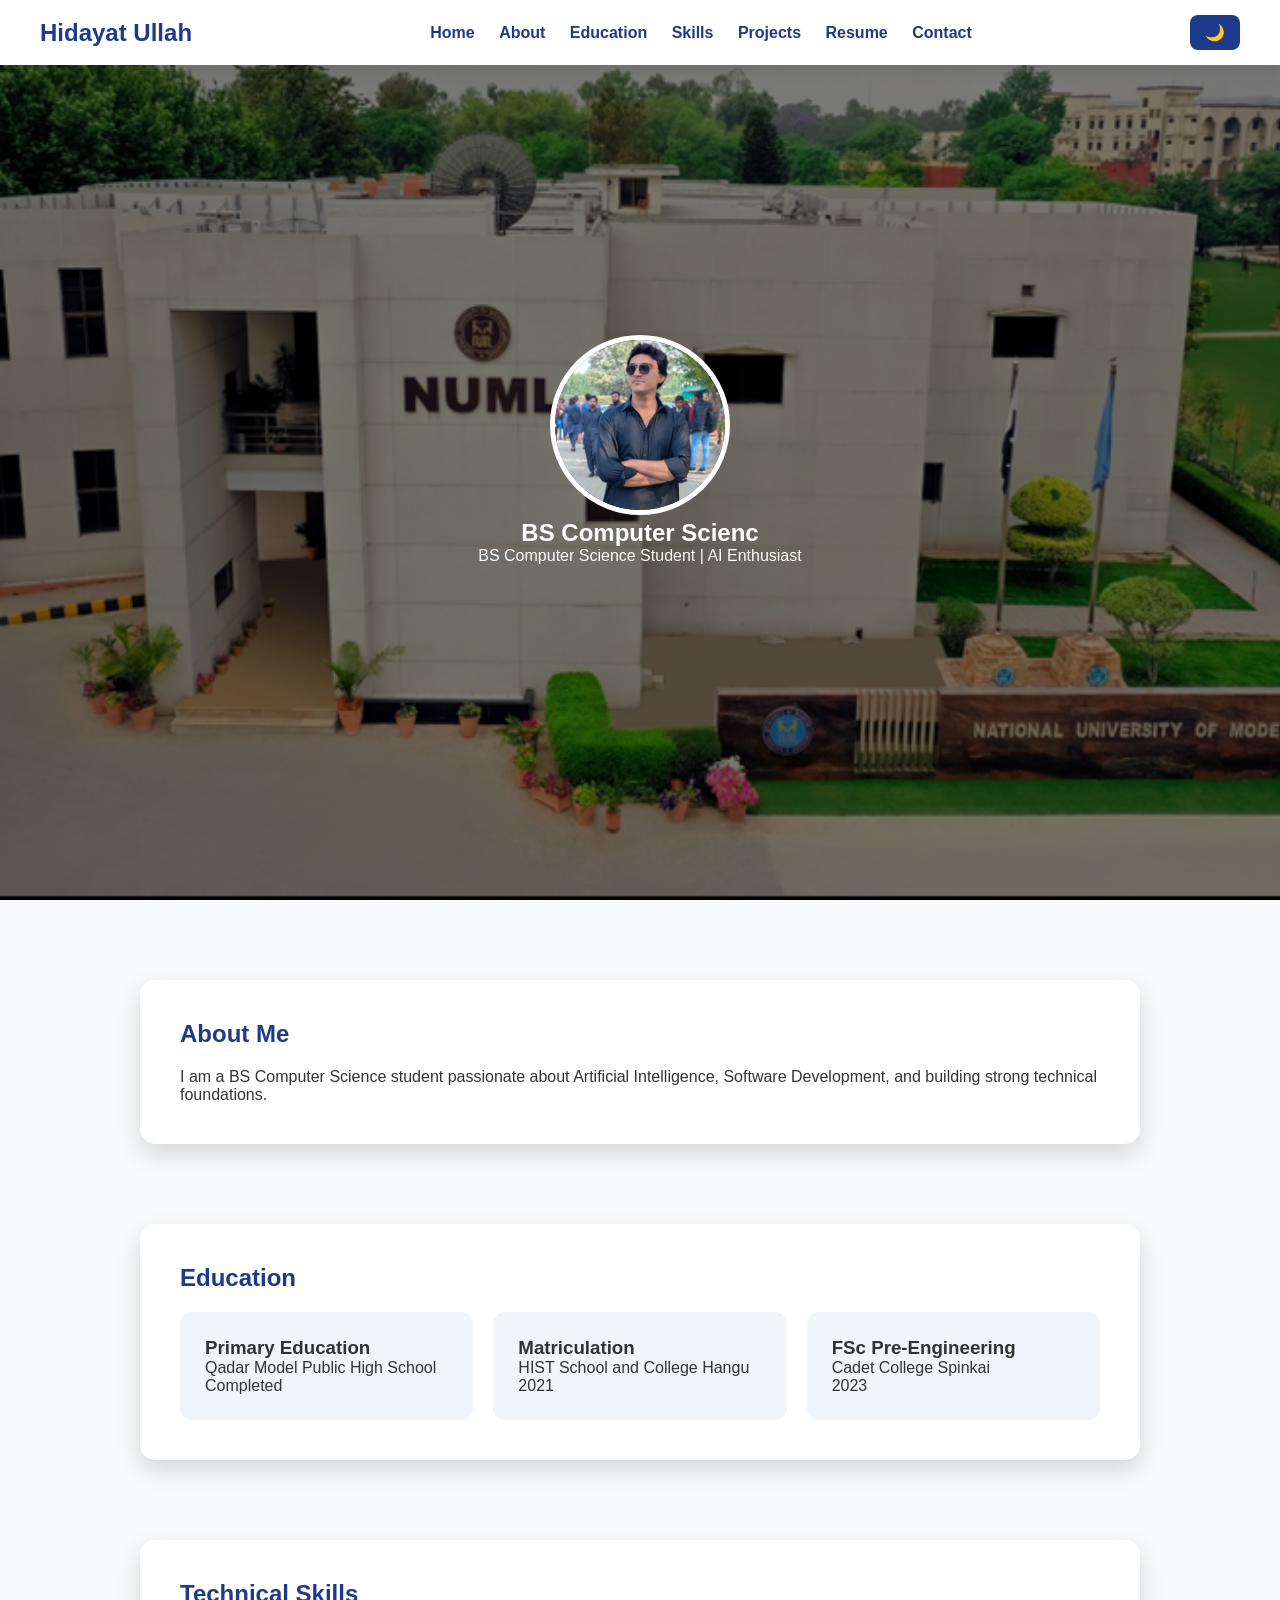
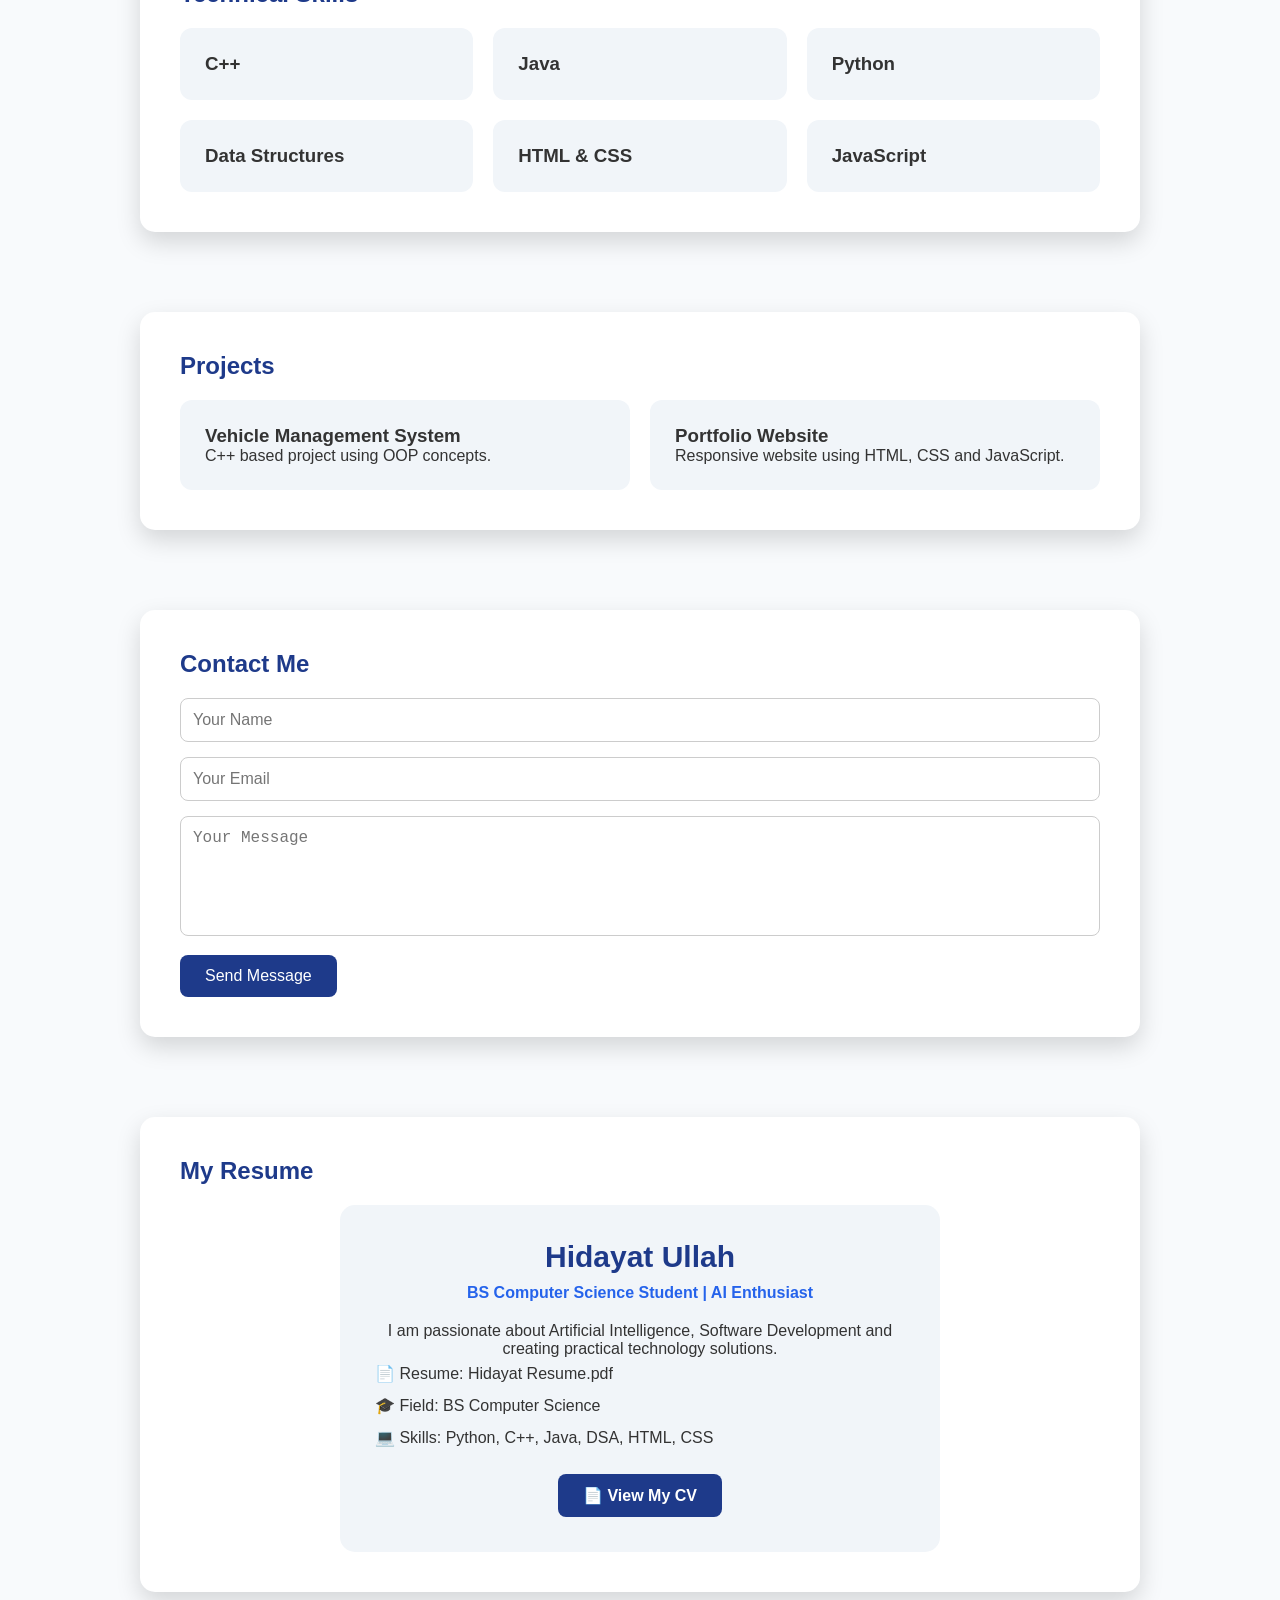
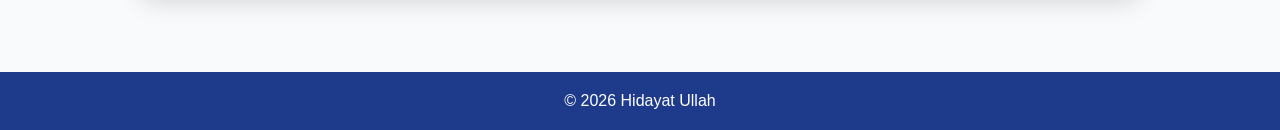
==== index.html @ d6dcd3c8 "Add files via upload" ====
<!DOCTYPE html>
<html lang="en">

<head>

<meta charset="UTF-8">
<meta name="viewport" content="width=device-width, initial-scale=1.0">

<title>Hidayat Ullah | Portfolio</title>

<link rel="stylesheet" href="index.css">

</head>


<body>


<!-- ===============================
        HEADER / NAVIGATION
================================ -->

<header>

    <h2>Hidayat Ullah</h2>


    <nav>

        <a href="#numl">Home</a>

        <a href="#about">About</a>

        <a href="#education">Education</a>

        <a href="#skills">Skills</a>

        <a href="#projects">Projects</a>

        <a href="#resume">Resume</a>

        <a href="#contact">Contact</a>

    </nav>


    <button class="dark-toggle" onclick="toggleDarkMode()">
        🌙
    </button>


</header>




<!-- ===============================
        HERO SECTION
================================ -->

<section class="numl-hero" id="numl">


    <div class="numl-content">


        <img src="profile.jpg" class="profile-pic">


        <h1 id="typing"></h1>


        <p>
            BS Computer Science Student | AI Enthusiast
        </p>


    </div>


</section>





<!-- ===============================
        ABOUT SECTION
================================ -->

<section class="section" id="about">


<h2>About Me</h2>


<p>

I am a BS Computer Science student passionate about
Artificial Intelligence, Software Development,
and building strong technical foundations.

</p>


</section>







<!-- ===============================
        EDUCATION SECTION
================================ -->


<section class="section" id="education">


<h2>Education</h2>



<div class="grid">



<!-- Primary Education -->

<a href="../primery/primary.html" class="card">


<h3>
Primary Education
</h3>


<p>
Qadar Model Public High School
</p>


<p>
Completed
</p>


</a>





<!-- Matric Education -->

<a href="../metirc/matric.html" class="card">


<h3>
Matriculation
</h3>


<p>
HIST School and College Hangu
</p>


<p>
2021
</p>


</a>






<!-- FSc Education -->

<a href="../fsc/fsc.html" class="card">


<h3>
FSc Pre-Engineering
</h3>


<p>
Cadet College Spinkai
</p>


<p>
2023
</p>


</a>



</div>


</section>








<!-- ===============================
        SKILLS SECTION
================================ -->


<section class="section" id="skills">


<h2>
Technical Skills
</h2>



<div class="grid">


<div class="card">

<h3>
C++
</h3>

</div>



<div class="card">

<h3>
Java
</h3>

</div>




<div class="card">

<h3>
Python
</h3>

</div>




<div class="card">

<h3>
Data Structures
</h3>

</div>




<div class="card">

<h3>
HTML & CSS
</h3>

</div>



<div class="card">

<h3>
JavaScript
</h3>

</div>



</div>


</section>








<!-- ===============================
        PROJECT SECTION
================================ -->


<section class="section" id="projects">


<h2>
Projects
</h2>



<div class="grid">



<div class="card">


<h3>
Vehicle Management System
</h3>


<p>
C++ based project using OOP concepts.
</p>


</div>






<div class="card">


<h3>
Portfolio Website
</h3>


<p>
Responsive website using HTML, CSS and JavaScript.
</p>


</div>






</div>


</section>









<!-- ===============================
        CONTACT SECTION
================================ -->


<section class="section" id="contact">


<h2>
Contact Me
</h2>



<form id="contactForm">


<input 
type="text"
id="name"
placeholder="Your Name"
required>



<input
type="email"
id="email"
placeholder="Your Email"
required>



<textarea
id="message"
placeholder="Your Message"
required>
</textarea>



<button type="submit">
Send Message
</button>



</form>


<p id="formMessage"></p>



</section>









<!-- ===============================
        RESUME SECTION
================================ -->


<section class="section" id="resume">


<h2>
My Resume
</h2>



<div class="resume-card">



<h3>
Hidayat Ullah
</h3>




<h4>
BS Computer Science Student | AI Enthusiast
</h4>




<p>

I am passionate about Artificial Intelligence,
Software Development and creating practical
technology solutions.

</p>




<p class="resume-info">


📄 Resume: Hidayat Resume.pdf

<br>

🎓 Field: BS Computer Science

<br>

💻 Skills: Python, C++, Java, DSA, HTML, CSS


</p>





<a href="Hidayat Resume.pdf" 
target="_blank"
class="resume-btn">


📄 View My CV


</a>




</div>


</section>









<!-- ===============================
        FOOTER
================================ -->


<footer>


<p>
© 2026 Hidayat Ullah
</p>


</footer>





<!-- ===============================
        BACK TO TOP BUTTON
================================ -->


<button id="topBtn">

↑

</button>






<script src="index.js"></script>


</body>

</html>
---- index.css ----
/* =================================
        GLOBAL SETTINGS
================================= */

*{

    margin:0;
    padding:0;
    box-sizing:border-box;
    scroll-behavior:smooth;

}


body{

    font-family:'Segoe UI', sans-serif;

    color:#333;

    background:#f8fafc;

    transition:0.4s;

}



/* =================================
        HEADER / NAVBAR
================================= */


header{

    background:white;

    padding:15px 40px;

    display:flex;

    justify-content:space-between;

    align-items:center;

    position:fixed;

    width:100%;

    top:0;

    z-index:1000;

    box-shadow:0 5px 15px rgba(0,0,0,0.1);

}



header h2{

    color:#1e3a8a;

}



nav a{


    margin-left:20px;

    text-decoration:none;

    color:#1e3a8a;

    font-weight:600;

    transition:0.3s;

}



nav a:hover{

    color:#2563eb;

}



.dark-toggle{


    padding:8px 15px;

    border:none;

    border-radius:8px;

    background:#1e3a8a;

    color:white;

    cursor:pointer;


}






/* =================================
        HERO SECTION
================================= */


.numl-hero{


    height:100vh;

    width:100%;


    background:url("numl-cover.jpg")
    center/cover no-repeat;


    display:flex;

    justify-content:center;

    align-items:center;

    text-align:center;

    color:white;

    position:relative;


}




.numl-hero::after{


    content:"";

    position:absolute;

    width:100%;

    height:100%;

    background:rgba(0,0,0,0.5);


}




.numl-content{


    position:relative;

    z-index:2;


}





.profile-pic{


    width:180px;

    height:180px;

    border-radius:50%;

    object-fit:cover;

    border:5px solid white;

    transition:0.4s;


}




.profile-pic:hover{

    transform:scale(1.1);

}







/* =================================
        SECTIONS
================================= */


.section{


    max-width:1000px;

    margin:80px auto;

    padding:40px;

    background:white;

    border-radius:15px;

    box-shadow:
    0 10px 25px rgba(0,0,0,0.15);



    opacity:0;

    transform:translateY(50px);


    transition:0.7s;


}




.section.show{


    opacity:1;

    transform:translateY(0);


}





.section h2{


    color:#1e3a8a;

    margin-bottom:20px;


}





/* =================================
        CARDS
================================= */


.grid{


    display:grid;

    grid-template-columns:
    repeat(auto-fit,minmax(250px,1fr));


    gap:20px;


}



.card{


    background:#f1f5f9;

    padding:25px;

    border-radius:12px;

    text-decoration:none;

    color:inherit;

    transition:0.3s;


}



.card:hover{


    transform:translateY(-8px);

    background:#e0e7ff;


}





/* =================================
        CONTACT FORM
================================= */


input,
textarea{


    width:100%;

    padding:12px;

    margin-bottom:15px;

    border-radius:8px;

    border:1px solid #ccc;

    font-size:16px;


}



textarea{


    height:120px;

    resize:none;


}




button{


    padding:12px 25px;

    border:none;

    border-radius:8px;

    background:#1e3a8a;

    color:white;

    cursor:pointer;

    font-size:16px;


}



button:hover{


    background:#2563eb;


}





/* =================================
        RESUME SECTION
================================= */


.resume-card{


    max-width:600px;

    margin:auto;

    padding:35px;

    background:#f1f5f9;

    border-radius:15px;

    text-align:center;

    transition:0.3s;


}




.resume-card:hover{


    transform:translateY(-8px);


}



.resume-card h3{


    font-size:30px;

    color:#1e3a8a;

    margin-bottom:10px;


}




.resume-card h4{


    color:#2563eb;

    margin-bottom:20px;


}



.resume-info{


    text-align:left;

    line-height:2;

}




.resume-btn{


    display:inline-block;

    margin-top:20px;

    padding:12px 25px;

    background:#1e3a8a;

    color:white;

    border-radius:8px;

    text-decoration:none;

    font-weight:600;


}



.resume-btn:hover{


    background:#2563eb;


}








/* =================================
        FOOTER
================================= */


footer{


    background:#1e3a8a;

    color:white;

    text-align:center;

    padding:20px;


}








/* =================================
        DARK MODE
================================= */


.dark-mode{


    background:#0f172a;

    color:white;


}




.dark-mode header{


    background:#1e293b;


}




.dark-mode nav a{


    color:white;


}



.dark-mode .section{


    background:#1e293b;

    color:white;


}



.dark-mode .card{


    background:#334155;

    color:white;


}



.dark-mode .card:hover{


    background:#475569;


}




.dark-mode .resume-card{


    background:#334155;


}






.dark-mode input,
.dark-mode textarea{


    background:#334155;

    color:white;

}







/* =================================
        BACK TO TOP BUTTON
================================= */


#topBtn{


    position:fixed;

    bottom:30px;

    right:30px;


    display:none;


    width:45px;

    height:45px;

    border-radius:50%;


    font-size:22px;


}








/* =================================
        MOBILE RESPONSIVE
================================= */


@media(max-width:768px){



header{


    flex-direction:column;

}



nav{


    margin-top:15px;


}



nav a{


    margin:8px;


}



.section{


    margin:40px 15px;

    padding:25px;


}



.profile-pic{


    width:140px;

    height:140px;


}



}
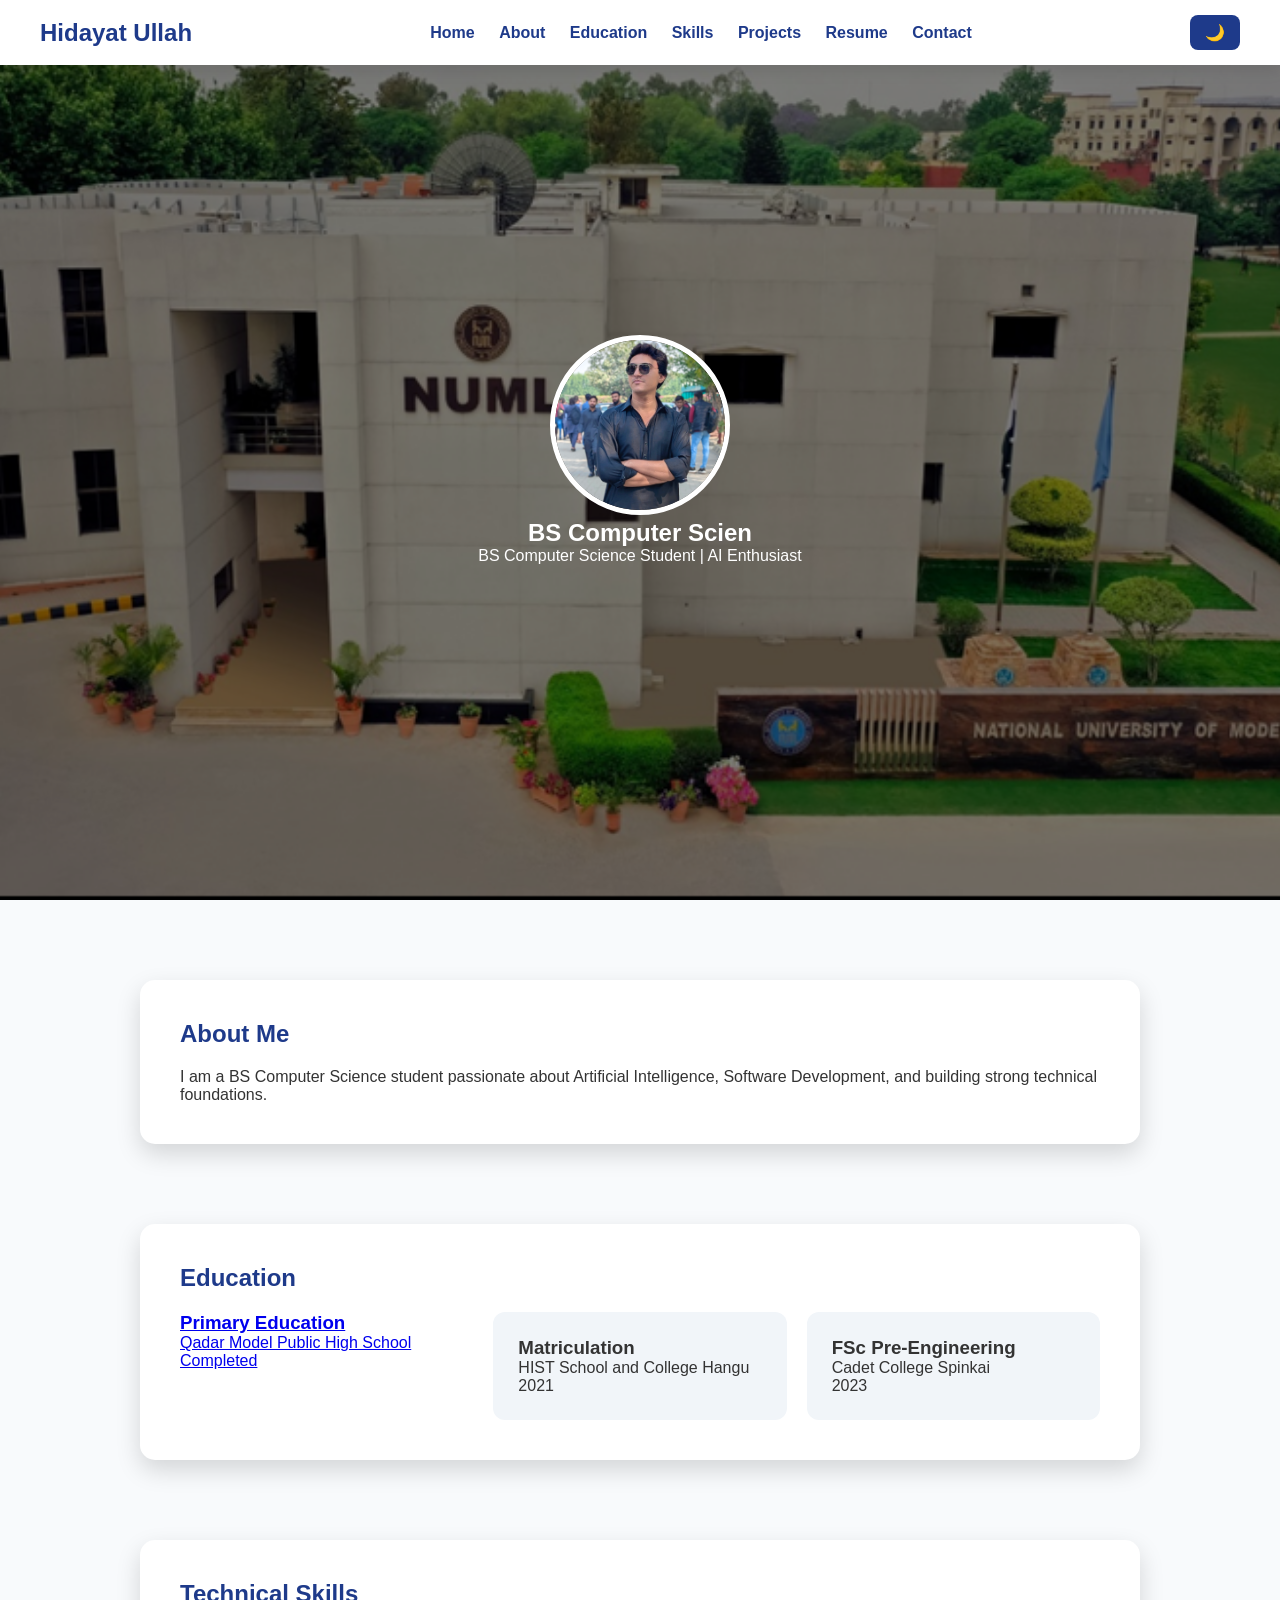
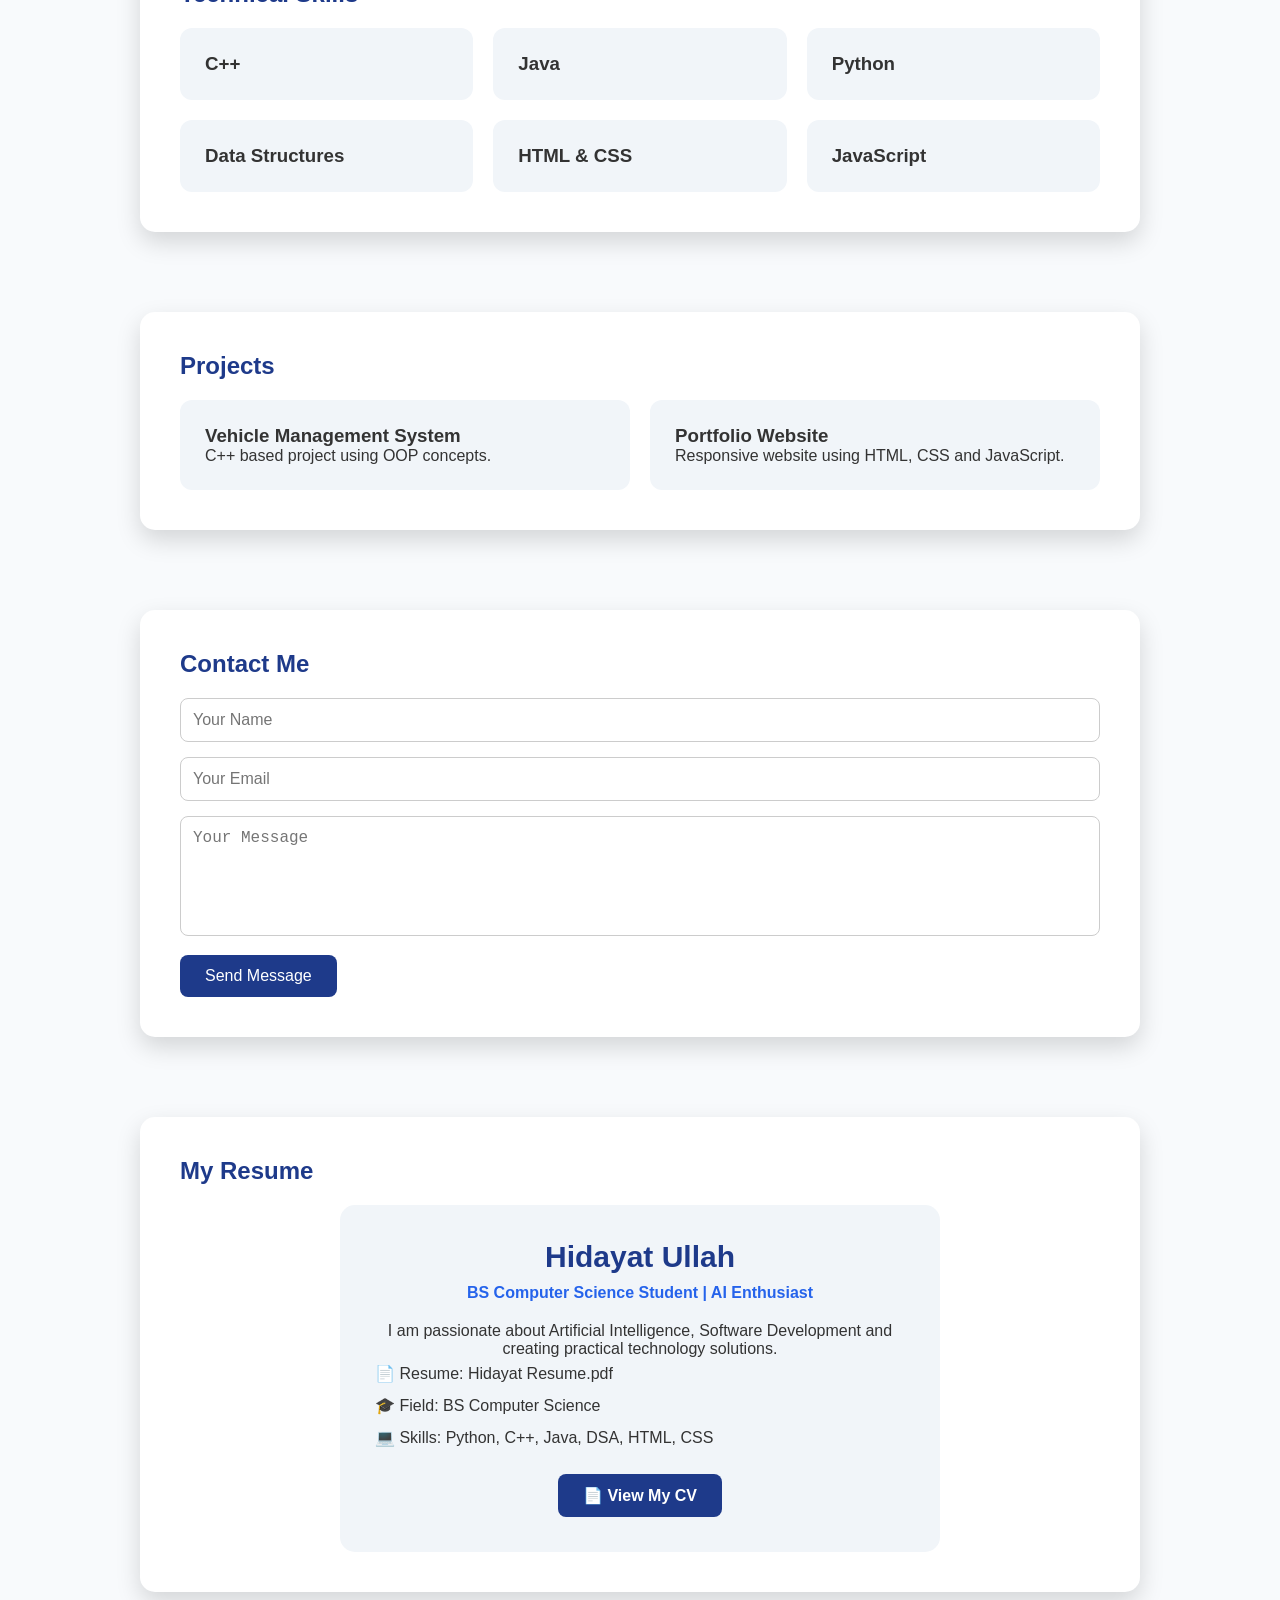
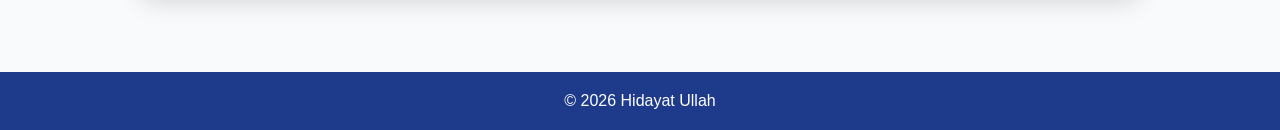
==== commit b1ee1af4: "Update index.html" ====
--- a/index.html
+++ b/index.html
@@ -129,7 +129,7 @@
 
 <!-- Primary Education -->
 
-<a href="../primery/primary.html" class="card">
+<a href="primery/primary.html">
 
 
 <h3>
@@ -155,7 +155,7 @@
 
 <!-- Matric Education -->
 
-<a href="../metirc/matric.html" class="card">
+<a href="metirc/matric.html" class="card">
 
 
 <h3>
@@ -182,7 +182,7 @@
 
 <!-- FSc Education -->
 
-<a href="../fsc/fsc.html" class="card">
+<a href="fsc/fsc.html" class="card">
 
 
 <h3>
@@ -572,4 +572,4 @@
 
 </body>
 
-</html>+</html>
--- a/index.css
+++ b/index.css
@@ -750,4 +750,48 @@
 
 
 
-}+}
+
+@media (max-width: 768px) {
+
+    body {
+        overflow-x: hidden;
+    }
+
+    .container {
+        width: 90%;
+        margin: auto;
+    }
+
+    nav {
+        flex-direction: column;
+    }
+
+    .navbar {
+        flex-direction: column;
+        gap: 15px;
+    }
+
+    .hero {
+        text-align: center;
+        padding: 20px;
+    }
+
+    .hero img {
+        width: 80%;
+        height: auto;
+    }
+
+    .cards {
+        grid-template-columns: 1fr;
+    }
+
+    h1 {
+        font-size: 32px;
+    }
+
+    p {
+        font-size: 16px;
+    }
+
+}
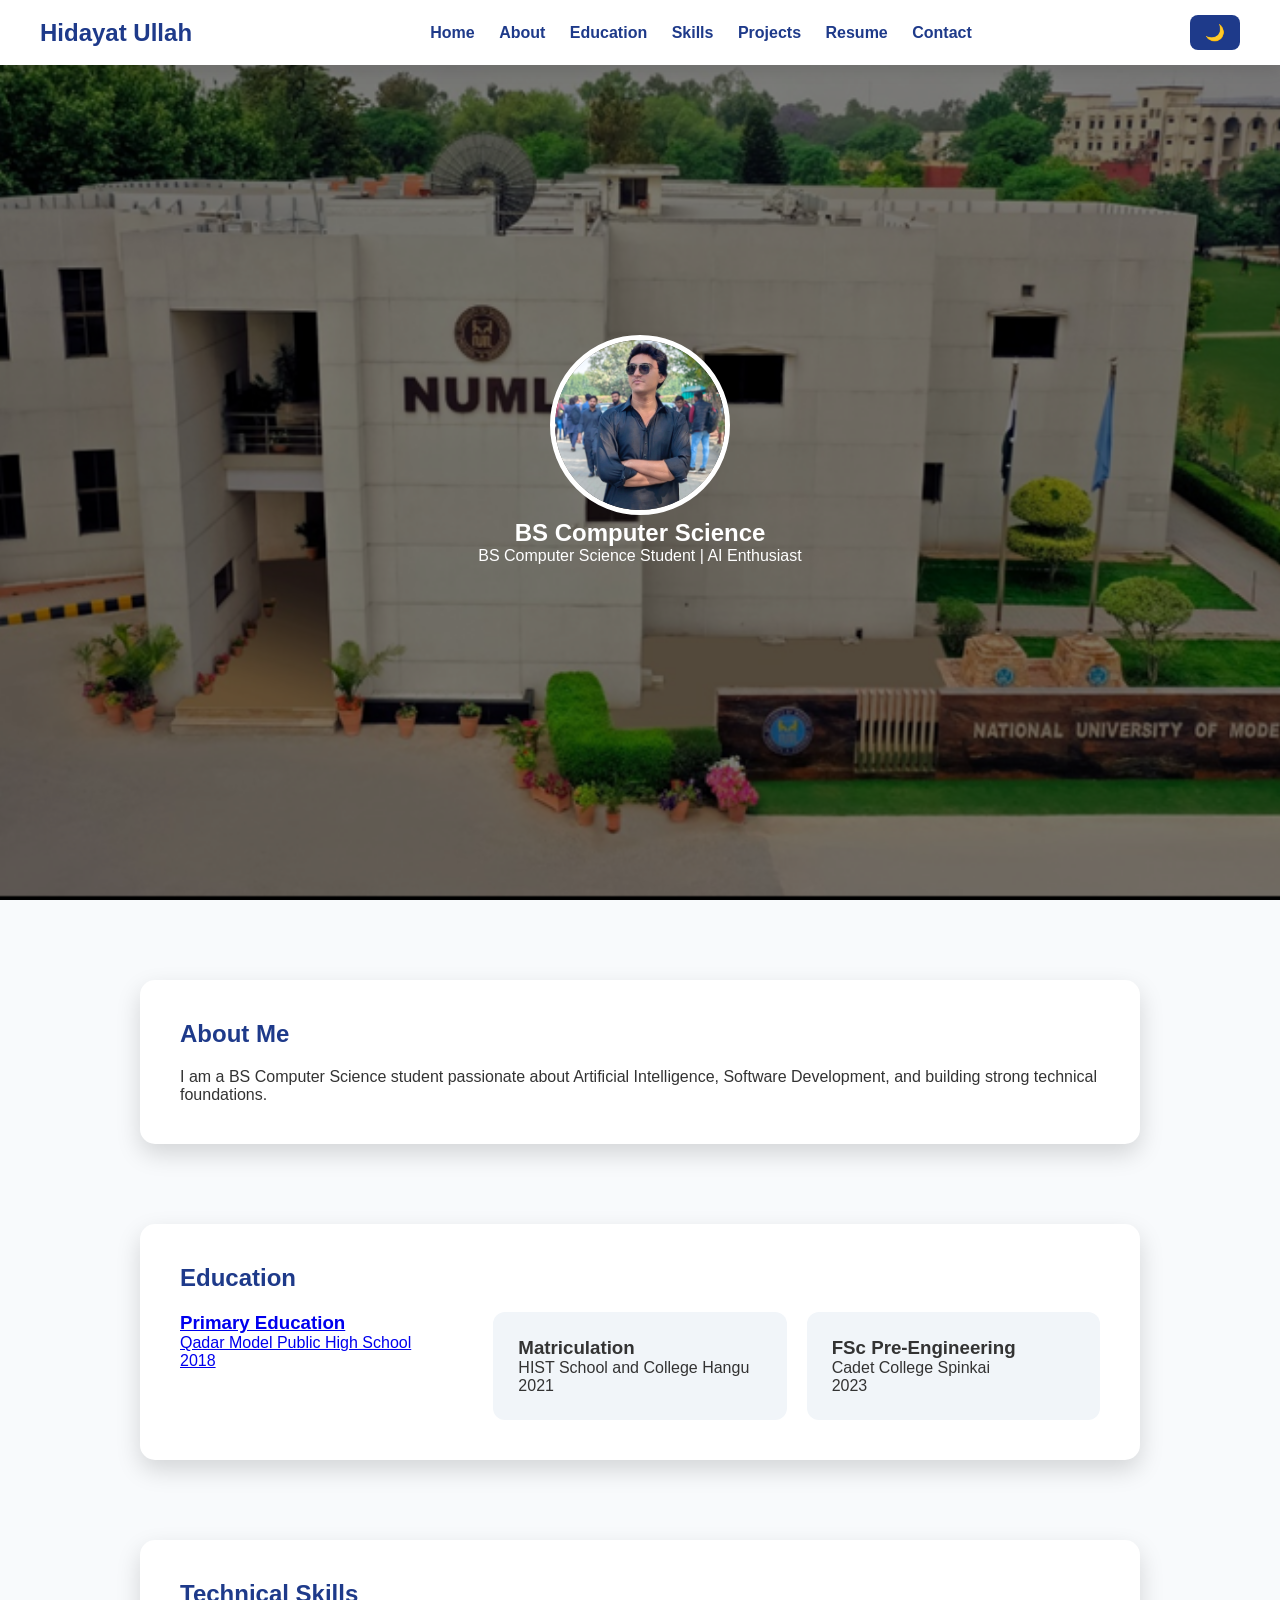
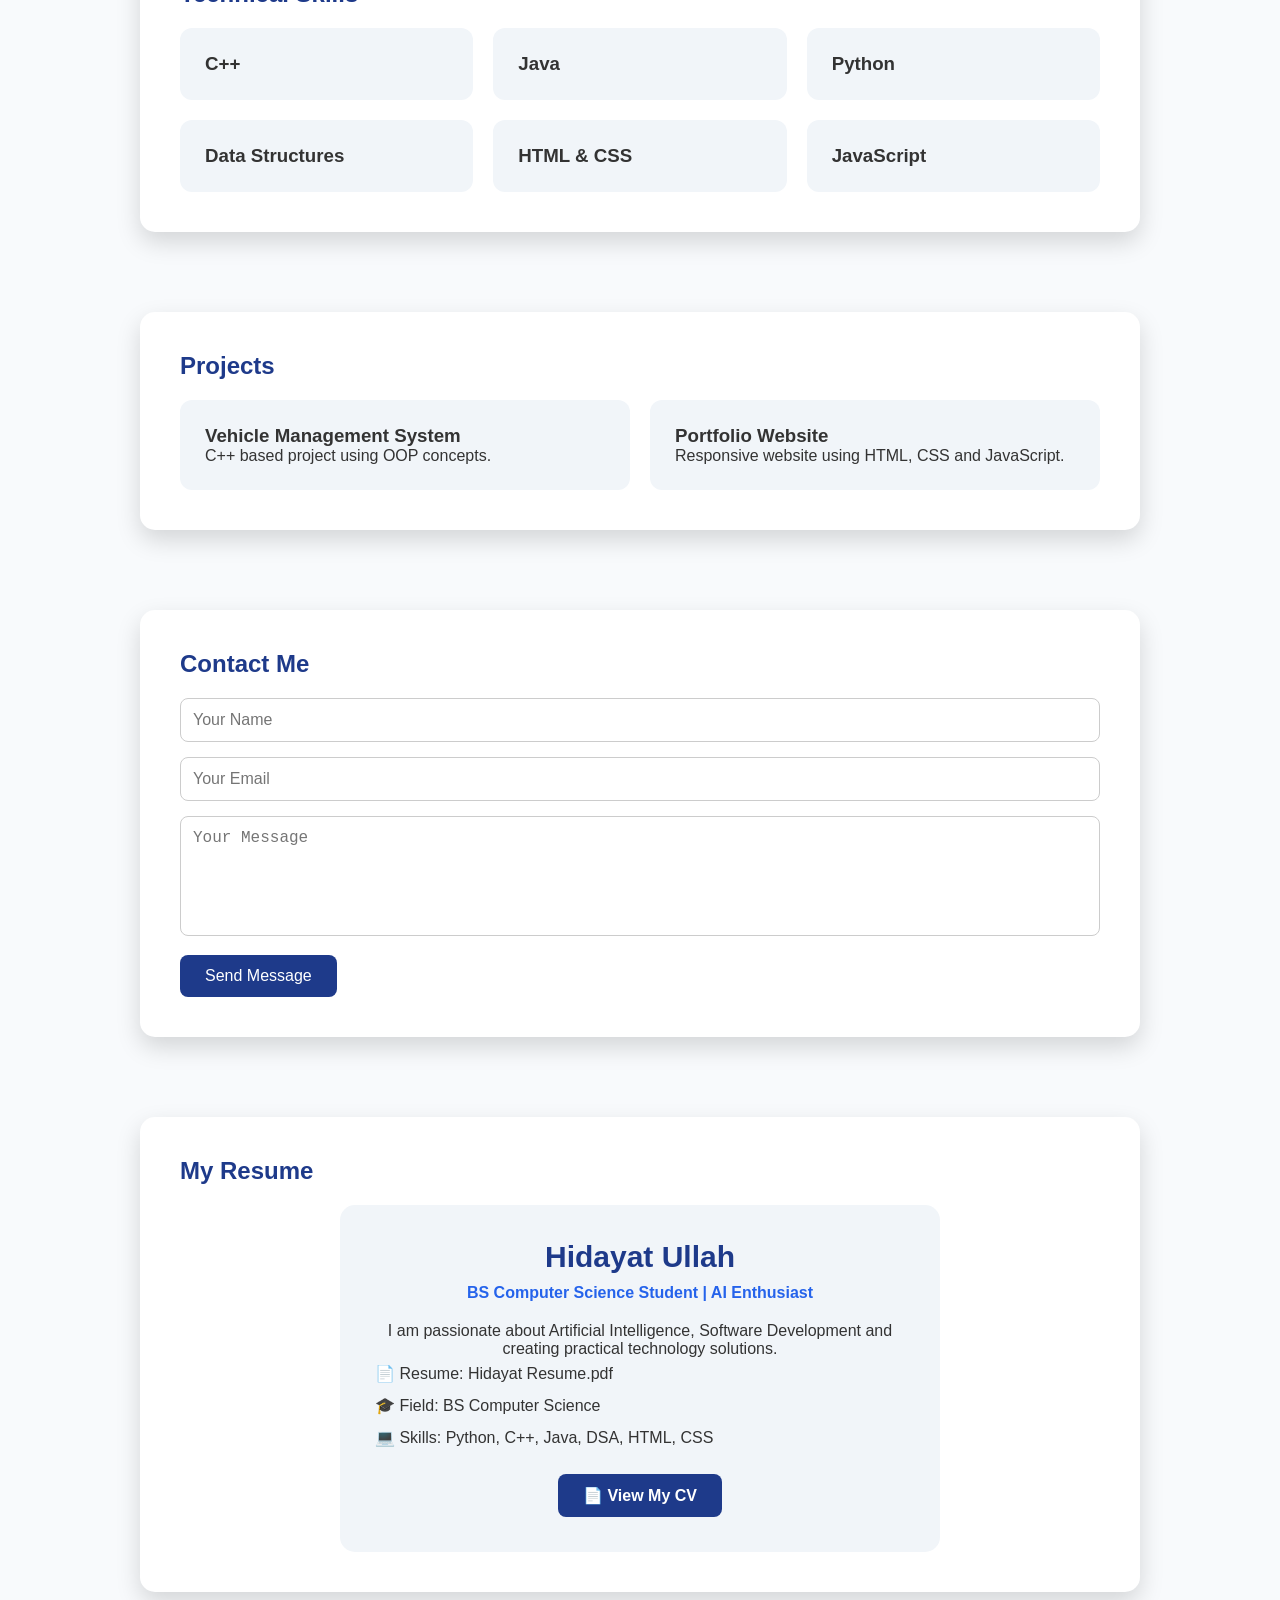
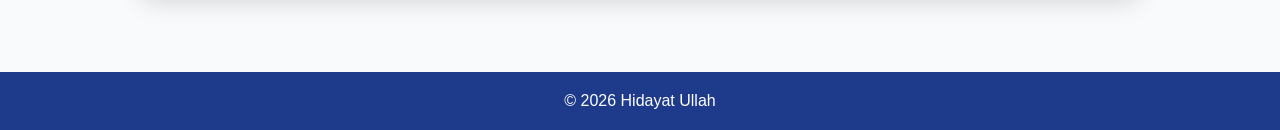
==== commit 0d290fa4: "Update index.html" ====
--- a/index.html
+++ b/index.html
@@ -129,7 +129,7 @@
 
 <!-- Primary Education -->
 
-<a href="primery/primary.html">
+<a href="primary.html">
 
 
 <h3>
@@ -143,7 +143,7 @@
 
 
 <p>
-Completed
+2018
 </p>
 
 
@@ -155,7 +155,7 @@
 
 <!-- Matric Education -->
 
-<a href="metirc/matric.html" class="card">
+<a href="matric.html" class="card">
 
 
 <h3>
@@ -182,7 +182,7 @@
 
 <!-- FSc Education -->
 
-<a href="fsc/fsc.html" class="card">
+<a href="fsc.html" class="card">
 
 
 <h3>
--- a/index.css
+++ b/index.css
@@ -681,7 +681,11 @@
 
 }
 
-
+section{
+
+    scroll-margin-top:100px;
+
+}
 
 
 
@@ -696,31 +700,89 @@
 @media(max-width:768px){
 
 
-
 header{
 
+    padding:15px 20px;
 
     flex-direction:column;
 
+    position:fixed;
+
+}
+
+
+
+header h2{
+
+    font-size:22px;
+
 }
 
 
 
 nav{
 
+    display:flex;
+
+    flex-wrap:wrap;
+
+    justify-content:center;
 
     margin-top:15px;
 
-
 }
 
 
 
 nav a{
 
-
-    margin:8px;
-
+    margin:5px 10px;
+
+    font-size:14px;
+
+}
+
+
+
+.dark-toggle{
+
+    margin-top:10px;
+
+}
+
+
+
+.numl-hero{
+
+    height:100vh;
+
+    padding:20px;
+
+}
+
+
+
+.numl-content h1{
+
+    font-size:28px;
+
+}
+
+
+
+.numl-content p{
+
+    font-size:15px;
+
+}
+
+
+
+.profile-pic{
+
+    width:140px;
+
+    height:140px;
 
 }
 
@@ -728,70 +790,63 @@
 
 .section{
 
-
     margin:40px 15px;
 
+    padding:20px;
+
+}
+
+
+
+.grid{
+
+    grid-template-columns:1fr;
+
+}
+
+
+
+.card{
+
+    width:100%;
+
+}
+
+
+
+.resume-card{
+
     padding:25px;
 
-
-}
-
-
-
-.profile-pic{
-
-
-    width:140px;
-
-    height:140px;
-
-
-}
-
-
-
-}
-
-@media (max-width: 768px) {
-
-    body {
-        overflow-x: hidden;
-    }
-
-    .container {
-        width: 90%;
-        margin: auto;
-    }
-
-    nav {
-        flex-direction: column;
-    }
-
-    .navbar {
-        flex-direction: column;
-        gap: 15px;
-    }
-
-    .hero {
-        text-align: center;
-        padding: 20px;
-    }
-
-    .hero img {
-        width: 80%;
-        height: auto;
-    }
-
-    .cards {
-        grid-template-columns: 1fr;
-    }
-
-    h1 {
-        font-size: 32px;
-    }
-
-    p {
-        font-size: 16px;
-    }
-
-}
+}
+
+
+
+.resume-card h3{
+
+    font-size:25px;
+
+}
+
+
+
+input,
+textarea{
+
+    font-size:14px;
+
+}
+
+
+
+#topBtn{
+
+    right:20px;
+
+    bottom:20px;
+
+}
+
+
+
+}
